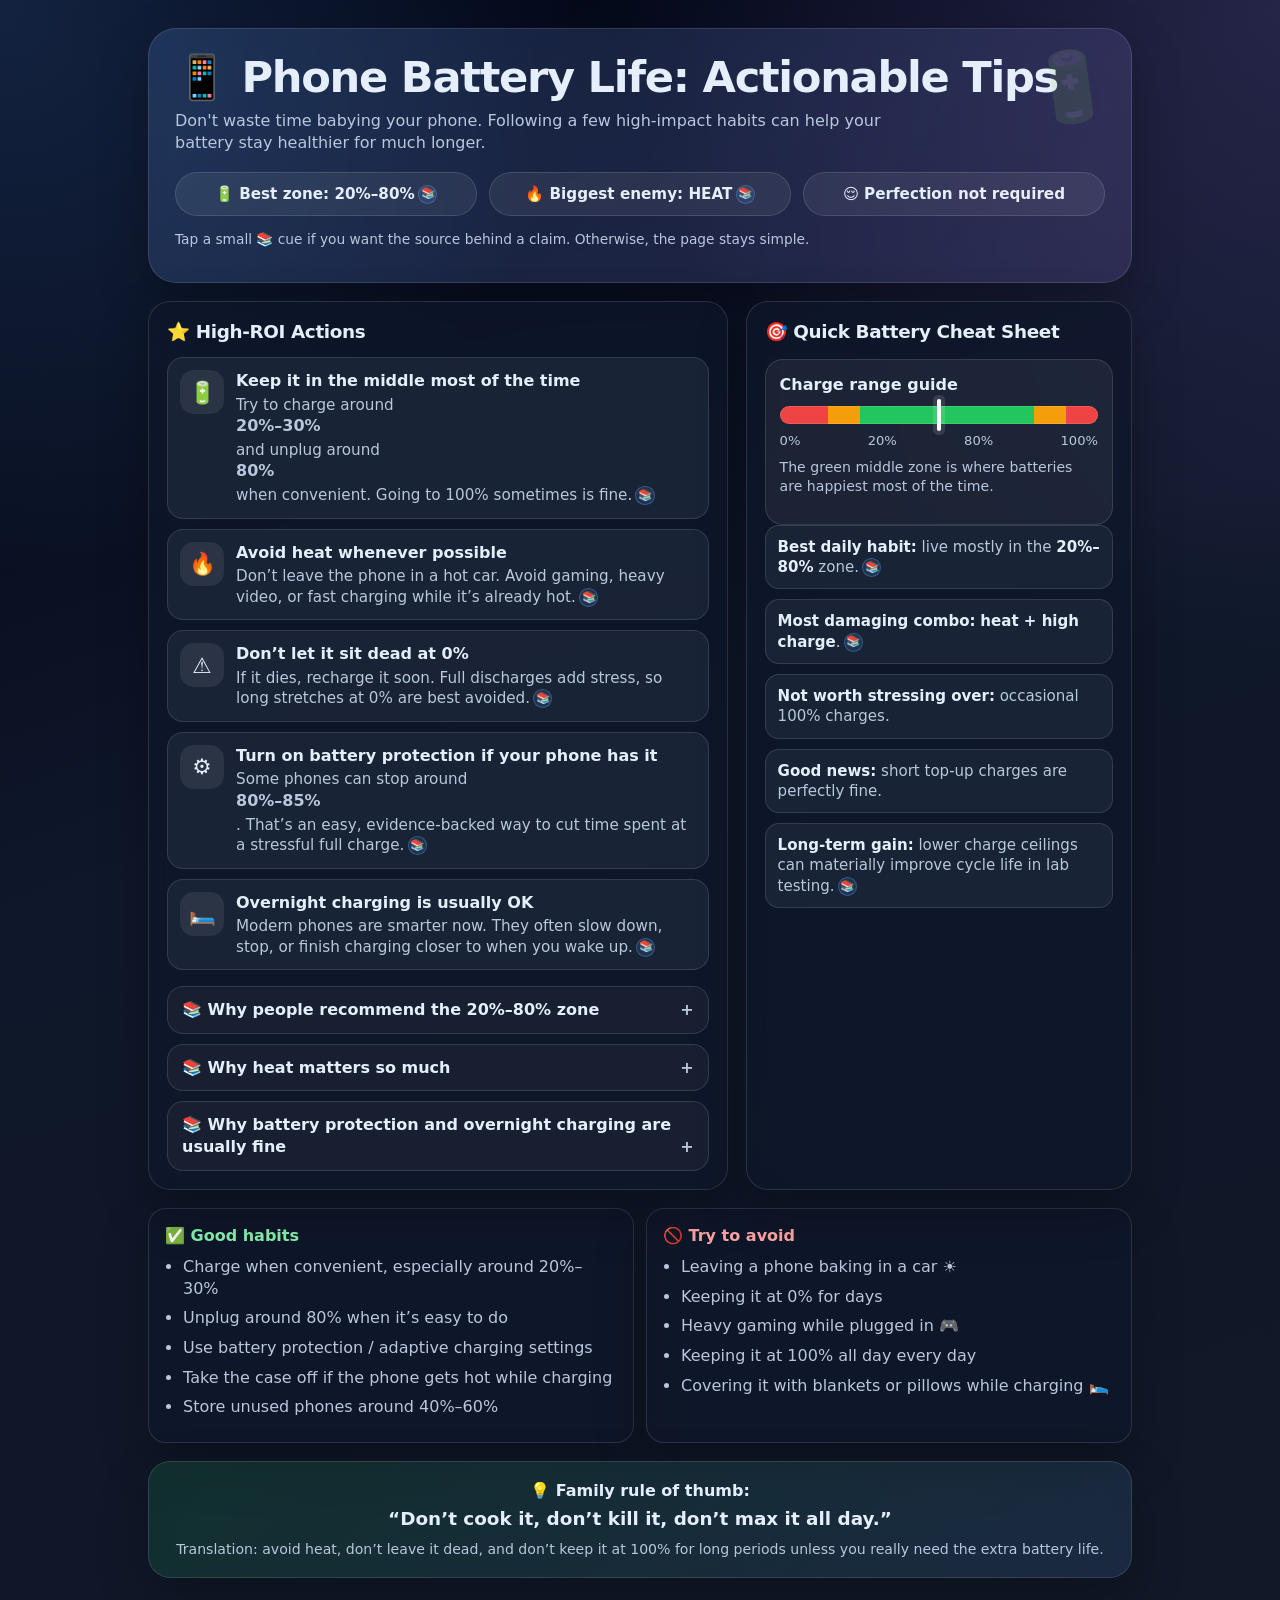
==== blog/phone-battery-life-guide.html @ 4ee78f07 "Add Phone Battery Life Guide HTML and specification document" ====
<!DOCTYPE html>
<html lang="en">
<head>
  <meta charset="UTF-8" />
  <meta name="viewport" content="width=device-width, initial-scale=1.0" />
  <title>Phone Battery Life Guide</title>
  <style>
    :root {
      --bg: #0f172a;
      --panel: rgba(15, 23, 42, 0.72);
      --panel-2: rgba(30, 41, 59, 0.75);
      --text: #e5eefb;
      --muted: #b9c7de;
      --good: #22c55e;
      --warn: #f59e0b;
      --bad: #ef4444;
      --accent: #60a5fa;
      --accent-2: #a78bfa;
      --border: rgba(255,255,255,0.12);
      --shadow: 0 20px 50px rgba(0,0,0,0.28);
      --radius: 22px;
    }

    * { box-sizing: border-box; }

    body {
      margin: 0;
      font-family: Inter, ui-sans-serif, system-ui, -apple-system, Segoe UI, Roboto, Helvetica, Arial, sans-serif;
      color: var(--text);
      background:
        radial-gradient(circle at top left, rgba(96,165,250,0.18), transparent 28%),
        radial-gradient(circle at top right, rgba(167,139,250,0.18), transparent 32%),
        linear-gradient(160deg, #020617 0%, #0f172a 45%, #111827 100%);
      min-height: 100vh;
      line-height: 1.35;
    }

    .wrap {
      max-width: 1040px;
      margin: 0 auto;
      padding: 28px;
    }

    .hero {
      background: linear-gradient(135deg, rgba(96,165,250,0.18), rgba(167,139,250,0.14));
      border: 1px solid var(--border);
      box-shadow: var(--shadow);
      border-radius: calc(var(--radius) + 6px);
      padding: 26px 26px 20px;
      position: relative;
      overflow: hidden;
      backdrop-filter: blur(10px);
    }

    .hero::after {
      content: "🔋";
      position: absolute;
      right: 18px;
      top: 12px;
      font-size: 68px;
      opacity: 0.12;
      transform: rotate(-8deg);
    }

    h1 {
      margin: 0 0 10px;
      font-size: clamp(1.7rem, 3.6vw, 2.7rem);
      line-height: 1.05;
      letter-spacing: -0.03em;
    }

    .subtitle {
      margin: 0;
      color: var(--muted);
      max-width: 760px;
      font-size: 1rem;
    }

    .headline-strip {
      display: grid;
      grid-template-columns: repeat(3, minmax(0, 1fr));
      gap: 12px;
      margin-top: 18px;
    }

    .pill {
      background: rgba(255,255,255,0.07);
      border: 1px solid var(--border);
      border-radius: 999px;
      padding: 11px 14px;
      font-weight: 700;
      text-align: center;
      font-size: 0.95rem;
    }

    .grid {
      display: grid;
      grid-template-columns: 1.2fr 0.8fr;
      gap: 18px;
      margin-top: 18px;
    }

    .card {
      background: var(--panel);
      border: 1px solid var(--border);
      border-radius: var(--radius);
      padding: 18px;
      box-shadow: var(--shadow);
      backdrop-filter: blur(10px);
    }

    .card h2 {
      margin: 0 0 12px;
      font-size: 1.15rem;
      letter-spacing: -0.02em;
    }

    .rules {
      display: grid;
      gap: 10px;
    }

    .rule {
      display: grid;
      grid-template-columns: 44px 1fr;
      gap: 12px;
      align-items: start;
      background: var(--panel-2);
      border: 1px solid var(--border);
      border-radius: 16px;
      padding: 12px;
    }

    .icon {
      width: 44px;
      height: 44px;
      display: grid;
      place-items: center;
      border-radius: 14px;
      background: rgba(255,255,255,0.08);
      font-size: 1.35rem;
    }

    .rule strong {
      display: block;
      margin-bottom: 3px;
      font-size: 1rem;
    }

    .rule p {
      margin: 0;
      color: var(--muted);
      font-size: 0.95rem;
    }

    .meter {
      margin-top: 14px;
      background: rgba(255,255,255,0.06);
      border: 1px solid var(--border);
      border-radius: 18px;
      padding: 14px;
    }

    .bar {
      height: 18px;
      border-radius: 999px;
      background: linear-gradient(90deg,
        var(--bad) 0% 15%,
        var(--warn) 15% 25%,
        var(--good) 25% 80%,
        var(--warn) 80% 90%,
        var(--bad) 90% 100%);
      position: relative;
      margin: 10px 0 8px;
      box-shadow: inset 0 0 0 1px rgba(255,255,255,0.12);
    }

    .marker {
      position: absolute;
      top: -7px;
      left: 50%;
      transform: translateX(-50%);
      width: 4px;
      height: 32px;
      border-radius: 999px;
      background: white;
      box-shadow: 0 0 0 4px rgba(255,255,255,0.12);
    }

    .labels {
      display: flex;
      justify-content: space-between;
      color: var(--muted);
      font-size: 0.82rem;
    }

    .mini-list {
      display: grid;
      gap: 10px;
      margin: 0;
      padding: 0;
      list-style: none;
    }

    .mini-list li {
      padding: 11px 12px;
      background: var(--panel-2);
      border: 1px solid var(--border);
      border-radius: 14px;
      color: var(--muted);
      font-size: 0.94rem;
    }

    .mini-list li strong { color: var(--text); }

    .do-dont {
      display: grid;
      grid-template-columns: 1fr 1fr;
      gap: 12px;
      margin-top: 18px;
    }

    .good, .avoid {
      border-radius: 18px;
      padding: 16px;
      border: 1px solid var(--border);
      background: var(--panel);
      box-shadow: var(--shadow);
    }

    .good h3, .avoid h3 {
      margin: 0 0 10px;
      font-size: 1rem;
    }

    .good h3 { color: #86efac; }
    .avoid h3 { color: #fca5a5; }

    .good ul, .avoid ul {
      margin: 0;
      padding-left: 18px;
      color: var(--muted);
    }

    .good li, .avoid li { margin: 8px 0; }

    .footer-card {
      margin-top: 18px;
      text-align: center;
      font-size: 1rem;
      font-weight: 700;
      background: linear-gradient(135deg, rgba(34,197,94,0.14), rgba(96,165,250,0.12));
    }

    .small {
      font-size: 0.88rem;
      color: var(--muted);
      font-weight: 500;
      margin-top: 8px;
    }

    .hero-note {
      margin-top: 14px;
      color: var(--muted);
      font-size: 0.86rem;
    }

    .evidence-cue {
      display: inline-flex;
      align-items: center;
      justify-content: center;
      width: 1.2rem;
      height: 1.2rem;
      margin-left: 0.2rem;
      border-radius: 999px;
      border: 1px solid rgba(96,165,250,0.35);
      background: rgba(96,165,250,0.12);
      color: #bfdbfe;
      text-decoration: none;
      font-size: 0.72rem;
      vertical-align: text-top;
    }

    .evidence-cue:hover {
      background: rgba(96,165,250,0.2);
      border-color: rgba(96,165,250,0.55);
    }

    .evidence-stack {
      display: grid;
      gap: 10px;
      margin-top: 16px;
    }

    .evidence {
      border: 1px solid var(--border);
      border-radius: 16px;
      background: rgba(255,255,255,0.04);
      overflow: hidden;
    }

    .evidence summary {
      cursor: pointer;
      list-style: none;
      padding: 12px 14px;
      font-weight: 700;
      color: var(--text);
    }

    .evidence summary::-webkit-details-marker {
      display: none;
    }

    .evidence summary::after {
      content: "+";
      float: right;
      color: var(--muted);
      font-size: 1rem;
    }

    .evidence[open] summary::after {
      content: "−";
    }

    .evidence-body {
      padding: 0 14px 14px;
      color: var(--muted);
      font-size: 0.92rem;
    }

    .evidence-body p {
      margin: 0 0 10px;
    }

    .source-list {
      margin: 0;
      padding-left: 18px;
    }

    .source-list li {
      margin: 8px 0;
    }

    .source-list a {
      color: #bfdbfe;
      text-decoration: none;
    }

    .source-list a:hover {
      text-decoration: underline;
    }

    .source-tag {
      display: inline-block;
      margin-left: 8px;
      padding: 2px 8px;
      border-radius: 999px;
      background: rgba(255,255,255,0.08);
      color: var(--muted);
      font-size: 0.75rem;
      vertical-align: middle;
    }

    @media (max-width: 860px) {
      .grid { grid-template-columns: 1fr; }
      .headline-strip, .do-dont { grid-template-columns: 1fr; }
      .wrap { padding: 16px; }
      .hero { padding: 20px 18px 16px; }
    }

    @media print {
      body { background: white; color: #111827; }
      .hero, .card, .good, .avoid { box-shadow: none; backdrop-filter: none; }
      .hero, .card, .good, .avoid, .footer-card { border-color: #d1d5db; background: white; }
      .subtitle, .rule p, .labels, .mini-list li, .good ul, .avoid ul, .small { color: #374151; }
    }
  </style>
</head>
<body>
  <main class="wrap">
    <section class="hero">
      <h1>📱 Phone Battery Life: Actionable Tips</h1>
      <p class="subtitle">Don't waste time babying your phone. Following a few high-impact habits can help your battery stay healthier for much longer.</p>
      <div class="headline-strip">
        <div class="pill">🔋 Best zone: <strong>20%–80%</strong><a class="evidence-cue" href="#evidence-charge" aria-label="See sources for charge range guidance">📚</a></div>
        <div class="pill">🔥 Biggest enemy: <strong>HEAT</strong><a class="evidence-cue" href="#evidence-heat" aria-label="See sources for heat guidance">📚</a></div>
        <div class="pill">😌 Perfection not required</div>
      </div>
      <p class="hero-note">Tap a small 📚 cue if you want the source behind a claim. Otherwise, the page stays simple.</p>
    </section>

    <section class="grid">
      <article class="card">
        <h2>⭐ High-ROI Actions</h2>
        <div class="rules">
          <div class="rule">
            <div class="icon">🔋</div>
            <div>
              <strong>Keep it in the middle most of the time</strong>
              <p>Try to charge around <strong>20%–30%</strong> and unplug around <strong>80%</strong> when convenient. Going to 100% sometimes is fine.<a class="evidence-cue" href="#evidence-charge" aria-label="See evidence for charging in the middle range">📚</a></p>
            </div>
          </div>

          <div class="rule">
            <div class="icon">🔥</div>
            <div>
              <strong>Avoid heat whenever possible</strong>
              <p>Don’t leave the phone in a hot car. Avoid gaming, heavy video, or fast charging while it’s already hot.<a class="evidence-cue" href="#evidence-heat" aria-label="See evidence about heat and battery aging">📚</a></p>
            </div>
          </div>

          <div class="rule">
            <div class="icon">⚠️</div>
            <div>
              <strong>Don’t let it sit dead at 0%</strong>
              <p>If it dies, recharge it soon. Full discharges add stress, so long stretches at 0% are best avoided.<a class="evidence-cue" href="#evidence-charge" aria-label="See evidence about avoiding deep discharge">📚</a></p>
            </div>
          </div>

          <div class="rule">
            <div class="icon">⚙️</div>
            <div>
              <strong>Turn on battery protection if your phone has it</strong>
              <p>Some phones can stop around <strong>80%–85%</strong>. That’s an easy, evidence-backed way to cut time spent at a stressful full charge.<a class="evidence-cue" href="#evidence-smart" aria-label="See evidence for battery protection features">📚</a></p>
            </div>
          </div>

          <div class="rule">
            <div class="icon">🛏️</div>
            <div>
              <strong>Overnight charging is usually OK</strong>
              <p>Modern phones are smarter now. They often slow down, stop, or finish charging closer to when you wake up.<a class="evidence-cue" href="#evidence-smart" aria-label="See evidence for modern charging features">📚</a></p>
            </div>
          </div>
        </div>

        <div class="evidence-stack">
          <details class="evidence" id="evidence-charge">
            <summary>📚 Why people recommend the 20%–80% zone</summary>
            <div class="evidence-body">
              <p>The exact perfect range depends on the battery, but the overall pattern is consistent: partial charging and shallower discharge reduce stress compared with spending long periods at 100% or repeatedly running all the way down.</p>
              <ul class="source-list">
                <li><a href="https://batteryuniversity.com/article/bu-808-how-to-prolong-lithium-based-batteries" target="_blank" rel="noopener noreferrer">Battery University: partial discharge reduces stress, and lower peak charge voltage can extend cycle life</a><span class="source-tag">Research summary</span></li>
                <li><a href="https://support.apple.com/en-us/118418" target="_blank" rel="noopener noreferrer">Apple: 80% charge limit can help prolong battery lifespan, and less time fully charged reduces wear</a><span class="source-tag">Manufacturer</span></li>
              </ul>
            </div>
          </details>

          <details class="evidence" id="evidence-heat">
            <summary>📚 Why heat matters so much</summary>
            <div class="evidence-body">
              <p>Heat and high state of charge are the roughest combination for lithium-ion batteries. That is why hot cars, heavy gaming while plugged in, and charging in already-hot conditions are worth avoiding.</p>
              <ul class="source-list">
                <li><a href="https://batteryuniversity.com/article/bu-808-how-to-prolong-lithium-based-batteries" target="_blank" rel="noopener noreferrer">Battery University: elevated temperature and high charge voltage accelerate capacity loss</a><span class="source-tag">Research summary</span></li>
                <li><a href="https://support.apple.com/en-us/118418" target="_blank" rel="noopener noreferrer">Apple: charging or using devices above 95°F / 35°C can permanently reduce battery lifespan</a><span class="source-tag">Manufacturer</span></li>
              </ul>
            </div>
          </details>

          <details class="evidence" id="evidence-smart">
            <summary>📚 Why battery protection and overnight charging are usually fine</summary>
            <div class="evidence-body">
              <p>Modern phones actively manage charging near full. Some slow down near 80%, some stop at an 80% limit, and some finish later so the battery spends less time sitting fully charged.</p>
              <ul class="source-list">
                <li><a href="https://support.apple.com/en-us/118418" target="_blank" rel="noopener noreferrer">Apple: overnight charging is safe, charging slows near full, and 80% Limit is offered to reduce wear</a><span class="source-tag">Manufacturer</span></li>
                <li><a href="https://www.apple.com/batteries/why-lithium-ion/" target="_blank" rel="noopener noreferrer">Apple: fast charge to 80%, then slower charging for longevity</a><span class="source-tag">Manufacturer</span></li>
                <li><a href="https://support.google.com/pixelphone/answer/10011133?hl=en" target="_blank" rel="noopener noreferrer">Google Pixel Help: current Pixel devices expose adaptive battery and charging management tools</a><span class="source-tag">Manufacturer</span></li>
              </ul>
            </div>
          </details>
        </div>
      </article>

      <aside class="card">
        <h2>🎯 Quick Battery Cheat Sheet</h2>
        <div class="meter">
          <strong>Charge range guide</strong>
          <div class="bar"><div class="marker" title="Sweet spot"></div></div>
          <div class="labels">
            <span>0%</span><span>20%</span><span>80%</span><span>100%</span>
          </div>
          <p class="small">The green middle zone is where batteries are happiest most of the time.</p>
        </div>

        <ul class="mini-list">
          <li><strong>Best daily habit:</strong> live mostly in the <strong>20%–80%</strong> zone.<a class="evidence-cue" href="#evidence-charge" aria-label="See evidence for the 20 to 80 percent guideline">📚</a></li>
          <li><strong>Most damaging combo:</strong> <strong>heat + high charge</strong>.<a class="evidence-cue" href="#evidence-heat" aria-label="See evidence for heat and high charge damage">📚</a></li>
          <li><strong>Not worth stressing over:</strong> occasional 100% charges.</li>
          <li><strong>Good news:</strong> short top-up charges are perfectly fine.</li>
          <li><strong>Long-term gain:</strong> lower charge ceilings can materially improve cycle life in lab testing.<a class="evidence-cue" href="#evidence-charge" aria-label="See evidence for better cycle life with lower charge ceilings">📚</a></li>
        </ul>
      </aside>
    </section>

    <section class="do-dont">
      <div class="good">
        <h3>✅ Good habits</h3>
        <ul>
          <li>Charge when convenient, especially around 20%–30%</li>
          <li>Unplug around 80% when it’s easy to do</li>
          <li>Use battery protection / adaptive charging settings</li>
          <li>Take the case off if the phone gets hot while charging</li>
          <li>Store unused phones around 40%–60%</li>
        </ul>
      </div>

      <div class="avoid">
        <h3>🚫 Try to avoid</h3>
        <ul>
          <li>Leaving a phone baking in a car ☀️</li>
          <li>Keeping it at 0% for days</li>
          <li>Heavy gaming while plugged in 🎮</li>
          <li>Keeping it at 100% all day every day</li>
          <li>Covering it with blankets or pillows while charging 🛌</li>
        </ul>
      </div>
    </section>

    <section class="card footer-card">
      <div>💡 Family rule of thumb:</div>
      <div style="font-size:1.15rem; margin-top: 6px;">“Don’t cook it, don’t kill it, don’t max it all day.”</div>
      <div class="small">Translation: avoid heat, don’t leave it dead, and don’t keep it at 100% for long periods unless you really need the extra battery life.</div>
    </section>
  </main>
</body>
</html>
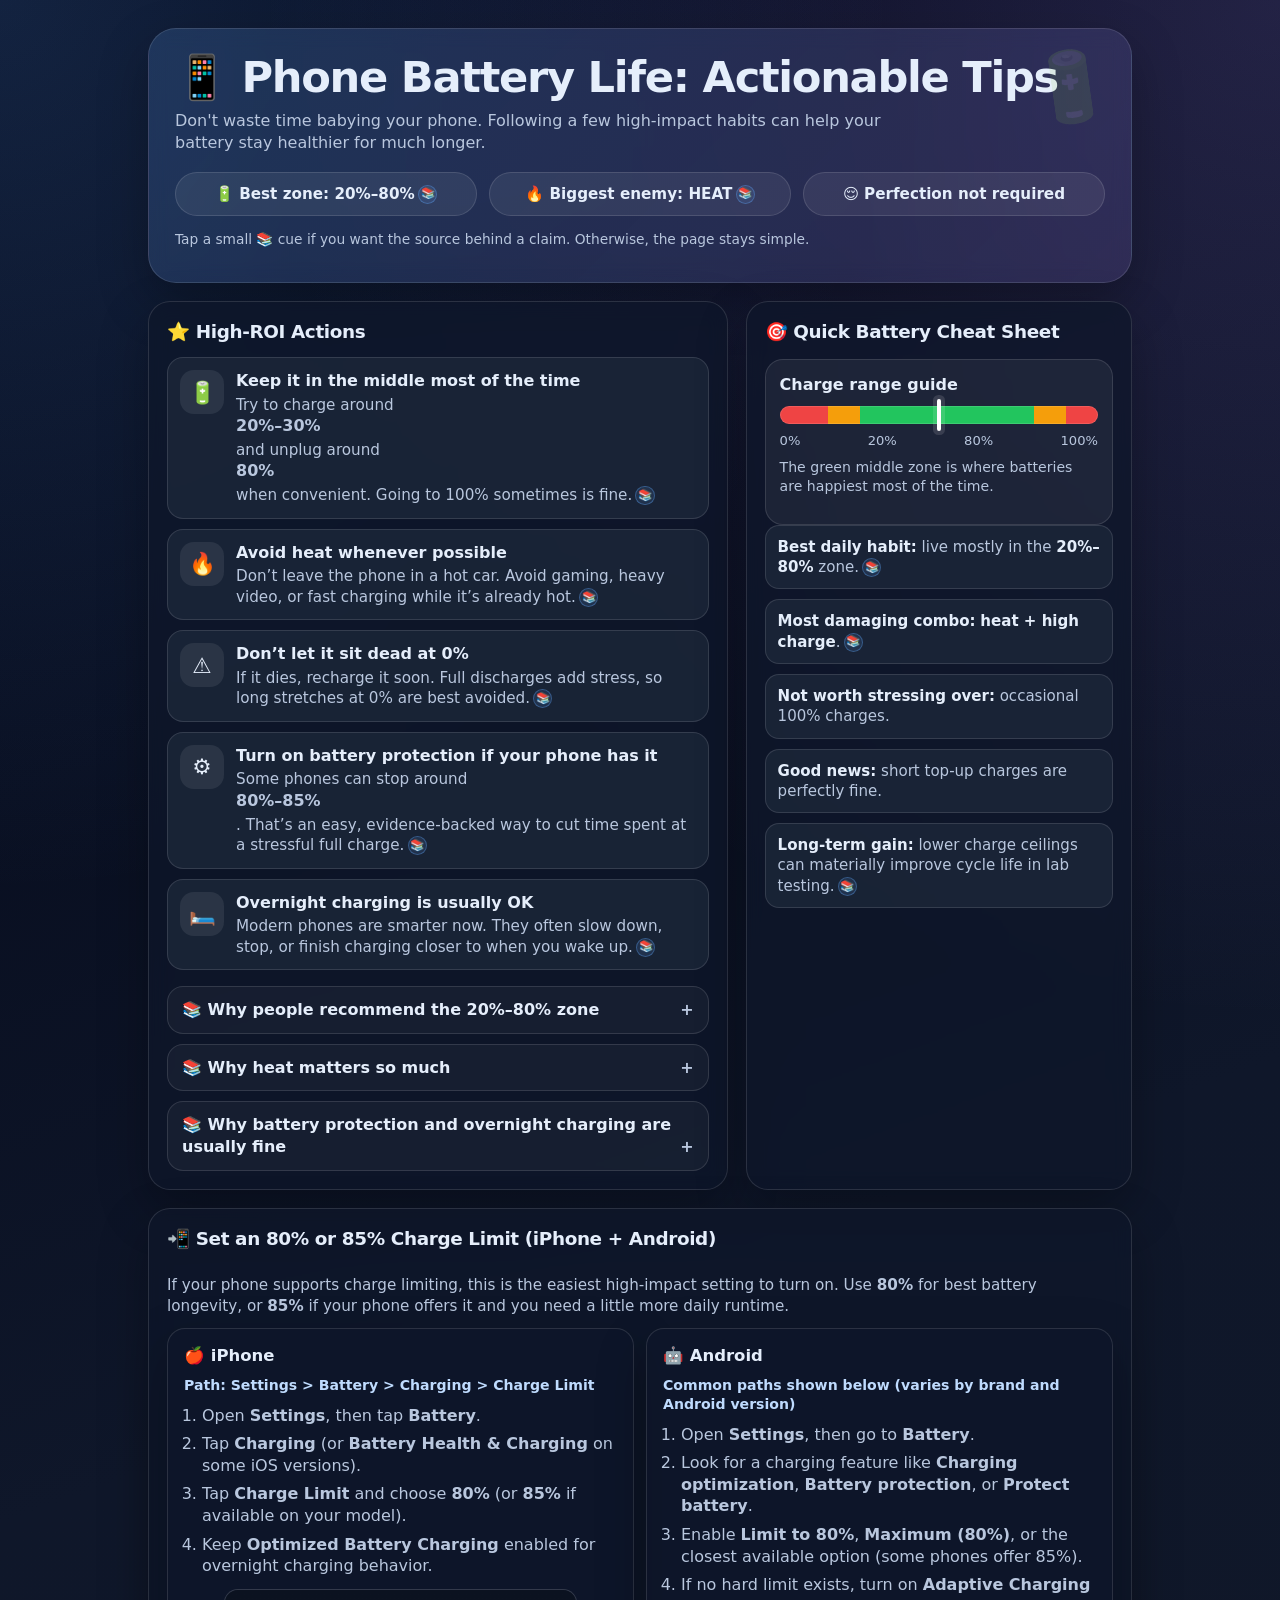
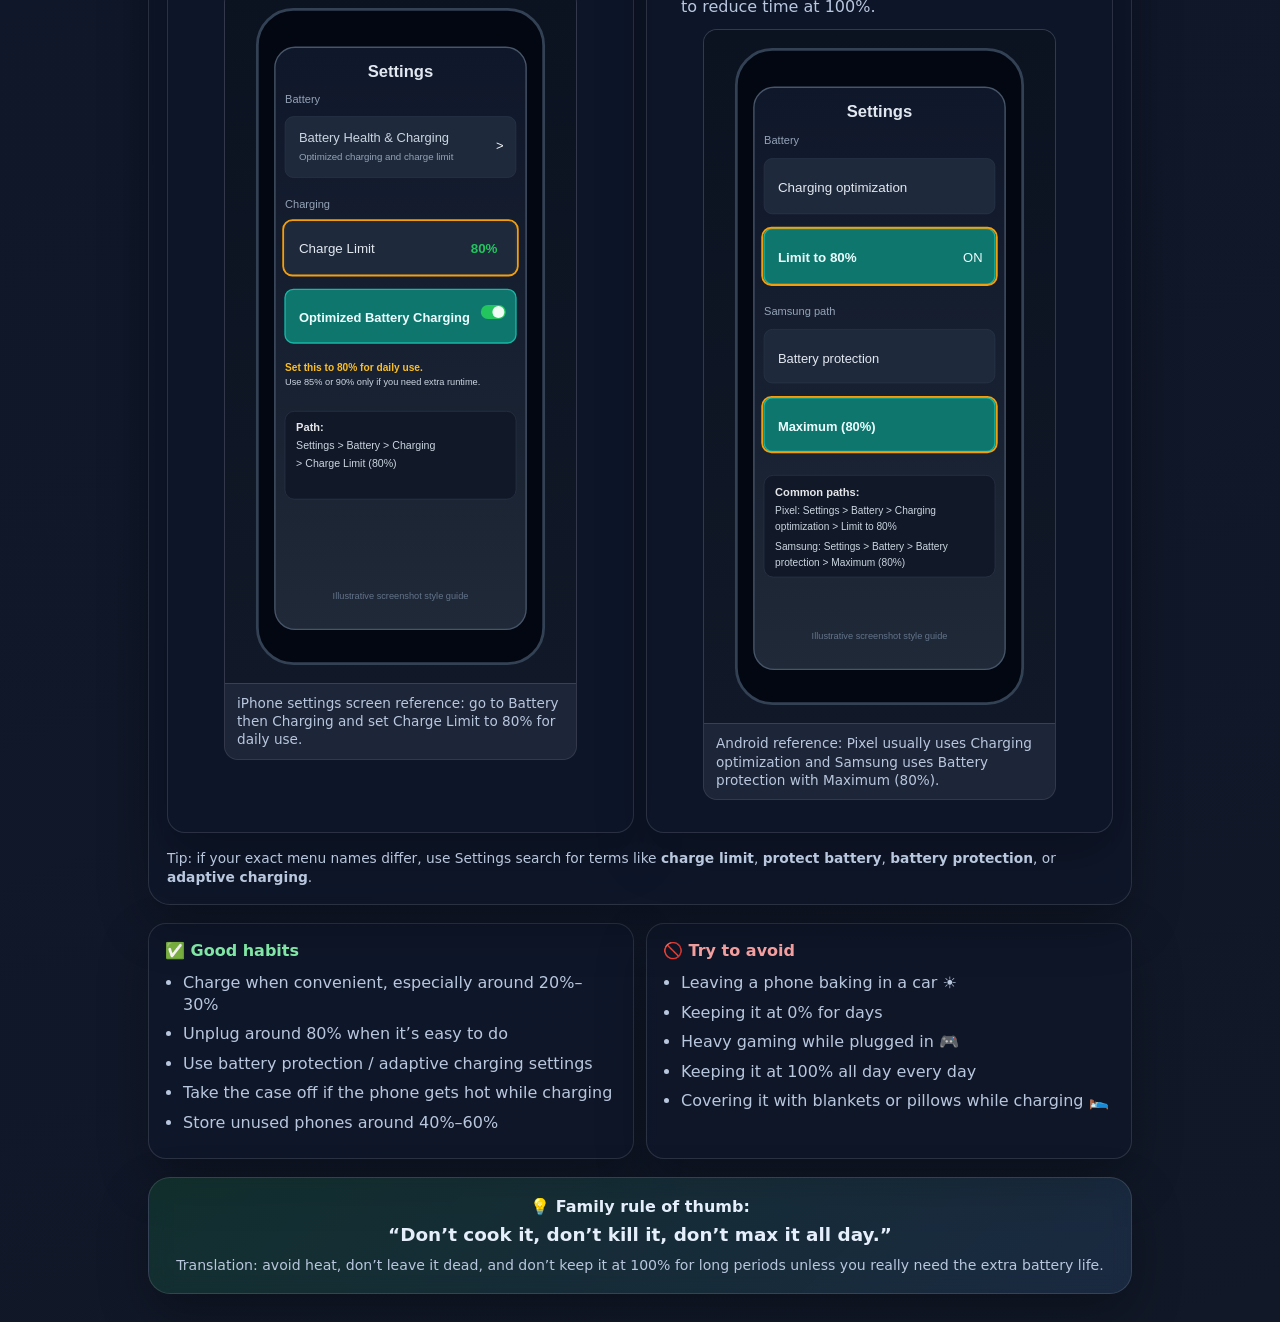
==== commit 3085f195: "Add iPhone and Android charge limit settings guides with screenshots" ====
--- a/blog/phone-battery-life-guide.html
+++ b/blog/phone-battery-life-guide.html
@@ -220,6 +220,82 @@
       margin-top: 18px;
     }
 
+    .setup {
+      margin-top: 18px;
+      display: grid;
+      gap: 12px;
+    }
+
+    .setup-intro {
+      margin: 0;
+      color: var(--muted);
+      font-size: 0.95rem;
+    }
+
+    .phone-guides {
+      display: grid;
+      grid-template-columns: 1fr 1fr;
+      gap: 12px;
+    }
+
+    .phone-guide {
+      border-radius: 18px;
+      padding: 16px;
+      border: 1px solid var(--border);
+      background: var(--panel);
+      box-shadow: var(--shadow);
+    }
+
+    .phone-guide h3 {
+      margin: 0 0 8px;
+      font-size: 1.03rem;
+    }
+
+    .guide-path {
+      margin: 0 0 10px;
+      color: #bfdbfe;
+      font-size: 0.88rem;
+      font-weight: 700;
+    }
+
+    .guide-list {
+      margin: 0;
+      padding-left: 18px;
+      color: var(--muted);
+    }
+
+    .guide-list li {
+      margin: 7px 0;
+    }
+
+    .screenshot {
+      margin-top: 12px;
+      border: 1px solid var(--border);
+      border-radius: 14px;
+      overflow: hidden;
+      background: rgba(255,255,255,0.04);
+    }
+
+    .screenshot img {
+      display: block;
+      width: 100%;
+      height: auto;
+    }
+
+    .screenshot figcaption {
+      padding: 10px 12px;
+      font-size: 0.85rem;
+      color: var(--muted);
+      border-top: 1px solid var(--border);
+      background: rgba(255,255,255,0.03);
+    }
+
+    .tip-note {
+      margin: 4px 0 0;
+      font-size: 0.86rem;
+      color: var(--muted);
+    }
+
     .good, .avoid {
       border-radius: 18px;
       padding: 16px;
@@ -363,7 +439,7 @@
 
     @media (max-width: 860px) {
       .grid { grid-template-columns: 1fr; }
-      .headline-strip, .do-dont { grid-template-columns: 1fr; }
+      .headline-strip, .do-dont, .phone-guides { grid-template-columns: 1fr; }
       .wrap { padding: 16px; }
       .hero { padding: 20px 18px 16px; }
     }
@@ -492,6 +568,45 @@
       </aside>
     </section>
 
+    <section class="setup card">
+      <h2>📲 Set an 80% or 85% Charge Limit (iPhone + Android)</h2>
+      <p class="setup-intro">If your phone supports charge limiting, this is the easiest high-impact setting to turn on. Use <strong>80%</strong> for best battery longevity, or <strong>85%</strong> if your phone offers it and you need a little more daily runtime.</p>
+
+      <div class="phone-guides">
+        <article class="phone-guide">
+          <h3>🍎 iPhone</h3>
+          <p class="guide-path">Path: Settings > Battery > Charging > Charge Limit</p>
+          <ol class="guide-list">
+            <li>Open <strong>Settings</strong>, then tap <strong>Battery</strong>.</li>
+            <li>Tap <strong>Charging</strong> (or <strong>Battery Health &amp; Charging</strong> on some iOS versions).</li>
+            <li>Tap <strong>Charge Limit</strong> and choose <strong>80%</strong> (or <strong>85%</strong> if available on your model).</li>
+            <li>Keep <strong>Optimized Battery Charging</strong> enabled for overnight charging behavior.</li>
+          </ol>
+          <figure class="screenshot">
+            <img src="images/iphone-charge-limit-settings.svg" alt="iPhone settings screenshot style showing Battery, Charging, and Charge Limit set to 80 percent" loading="lazy" />
+            <figcaption>iPhone settings screen reference: go to Battery then Charging and set Charge Limit to 80% for daily use.</figcaption>
+          </figure>
+        </article>
+
+        <article class="phone-guide">
+          <h3>🤖 Android</h3>
+          <p class="guide-path">Common paths shown below (varies by brand and Android version)</p>
+          <ol class="guide-list">
+            <li>Open <strong>Settings</strong>, then go to <strong>Battery</strong>.</li>
+            <li>Look for a charging feature like <strong>Charging optimization</strong>, <strong>Battery protection</strong>, or <strong>Protect battery</strong>.</li>
+            <li>Enable <strong>Limit to 80%</strong>, <strong>Maximum (80%)</strong>, or the closest available option (some phones offer 85%).</li>
+            <li>If no hard limit exists, turn on <strong>Adaptive Charging</strong> to reduce time at 100%.</li>
+          </ol>
+          <figure class="screenshot">
+            <img src="images/android-charge-limit-settings.svg" alt="Android settings screenshot style showing charging optimization and battery protection with 80 percent limit" loading="lazy" />
+            <figcaption>Android reference: Pixel usually uses Charging optimization and Samsung uses Battery protection with Maximum (80%).</figcaption>
+          </figure>
+        </article>
+      </div>
+
+      <p class="tip-note">Tip: if your exact menu names differ, use Settings search for terms like <strong>charge limit</strong>, <strong>protect battery</strong>, <strong>battery protection</strong>, or <strong>adaptive charging</strong>.</p>
+    </section>
+
     <section class="do-dont">
       <div class="good">
         <h3>✅ Good habits</h3>
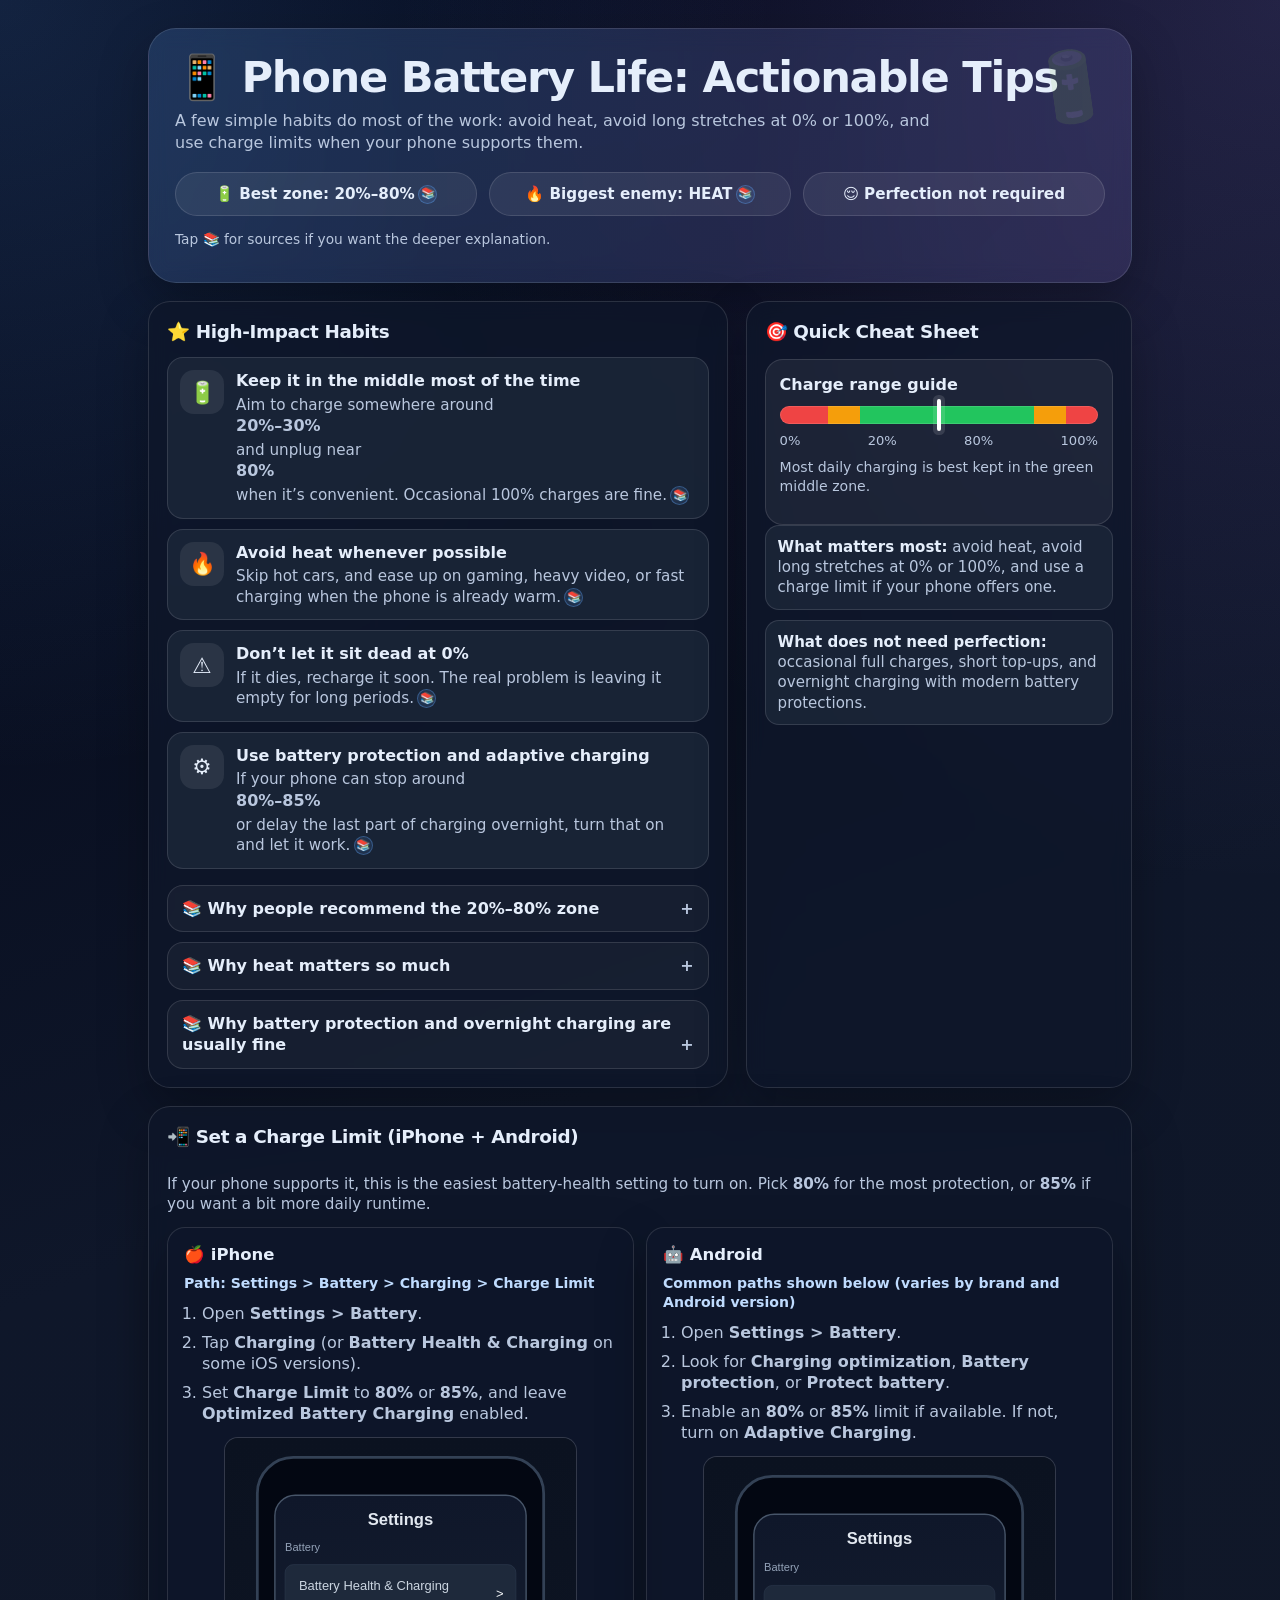
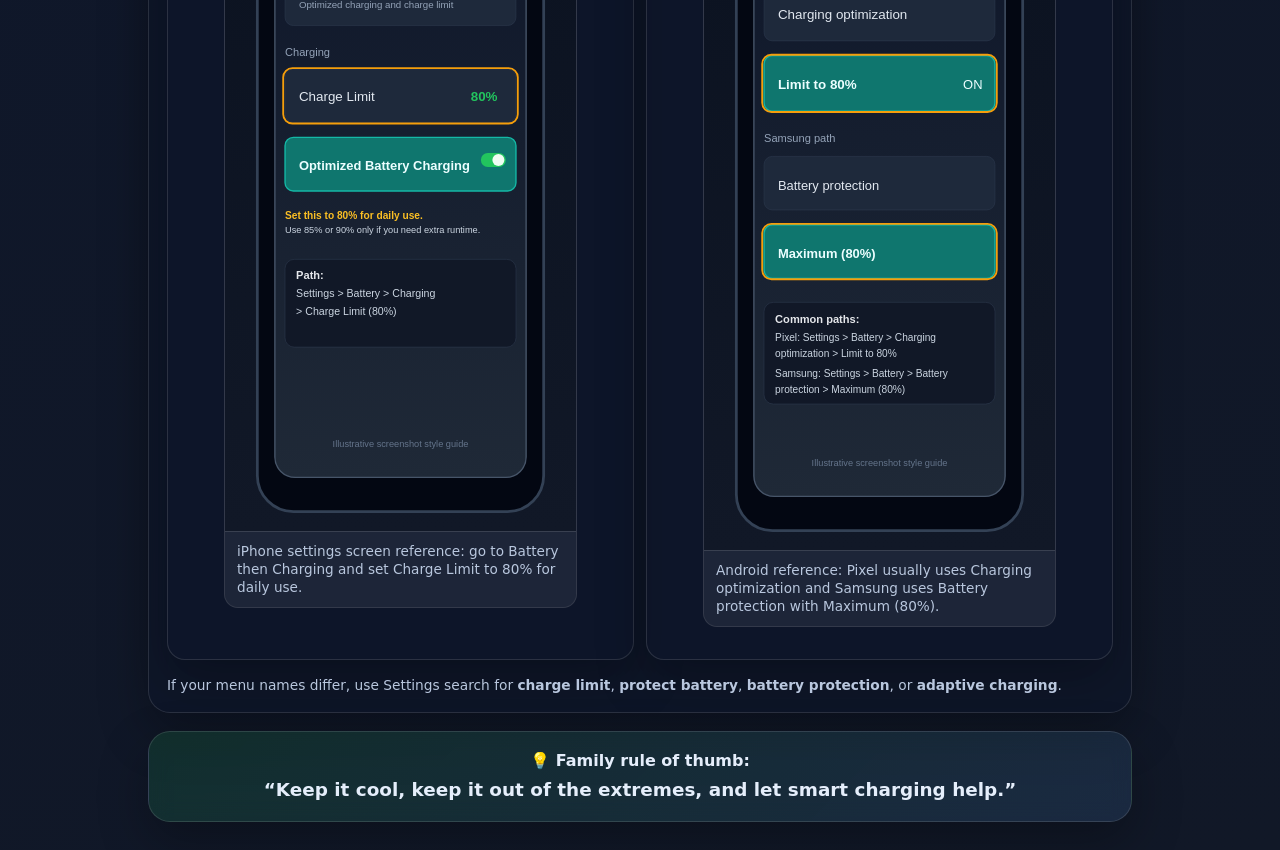
==== commit 9f8eb951: "Revise Phone Battery Life Guide for clarity and impact, update tips on charging habits and battery p" ====
--- a/blog/phone-battery-life-guide.html
+++ b/blog/phone-battery-life-guide.html
@@ -456,24 +456,24 @@
   <main class="wrap">
     <section class="hero">
       <h1>📱 Phone Battery Life: Actionable Tips</h1>
-      <p class="subtitle">Don't waste time babying your phone. Following a few high-impact habits can help your battery stay healthier for much longer.</p>
+      <p class="subtitle">A few simple habits do most of the work: avoid heat, avoid long stretches at 0% or 100%, and use charge limits when your phone supports them.</p>
       <div class="headline-strip">
         <div class="pill">🔋 Best zone: <strong>20%–80%</strong><a class="evidence-cue" href="#evidence-charge" aria-label="See sources for charge range guidance">📚</a></div>
         <div class="pill">🔥 Biggest enemy: <strong>HEAT</strong><a class="evidence-cue" href="#evidence-heat" aria-label="See sources for heat guidance">📚</a></div>
         <div class="pill">😌 Perfection not required</div>
       </div>
-      <p class="hero-note">Tap a small 📚 cue if you want the source behind a claim. Otherwise, the page stays simple.</p>
+      <p class="hero-note">Tap 📚 for sources if you want the deeper explanation.</p>
     </section>
 
     <section class="grid">
       <article class="card">
-        <h2>⭐ High-ROI Actions</h2>
+        <h2>⭐ High-Impact Habits</h2>
         <div class="rules">
           <div class="rule">
             <div class="icon">🔋</div>
             <div>
               <strong>Keep it in the middle most of the time</strong>
-              <p>Try to charge around <strong>20%–30%</strong> and unplug around <strong>80%</strong> when convenient. Going to 100% sometimes is fine.<a class="evidence-cue" href="#evidence-charge" aria-label="See evidence for charging in the middle range">📚</a></p>
+              <p>Aim to charge somewhere around <strong>20%–30%</strong> and unplug near <strong>80%</strong> when it’s convenient. Occasional 100% charges are fine.<a class="evidence-cue" href="#evidence-charge" aria-label="See evidence for charging in the middle range">📚</a></p>
             </div>
           </div>
 
@@ -481,7 +481,7 @@
             <div class="icon">🔥</div>
             <div>
               <strong>Avoid heat whenever possible</strong>
-              <p>Don’t leave the phone in a hot car. Avoid gaming, heavy video, or fast charging while it’s already hot.<a class="evidence-cue" href="#evidence-heat" aria-label="See evidence about heat and battery aging">📚</a></p>
+              <p>Skip hot cars, and ease up on gaming, heavy video, or fast charging when the phone is already warm.<a class="evidence-cue" href="#evidence-heat" aria-label="See evidence about heat and battery aging">📚</a></p>
             </div>
           </div>
 
@@ -489,23 +489,15 @@
             <div class="icon">⚠️</div>
             <div>
               <strong>Don’t let it sit dead at 0%</strong>
-              <p>If it dies, recharge it soon. Full discharges add stress, so long stretches at 0% are best avoided.<a class="evidence-cue" href="#evidence-charge" aria-label="See evidence about avoiding deep discharge">📚</a></p>
+              <p>If it dies, recharge it soon. The real problem is leaving it empty for long periods.<a class="evidence-cue" href="#evidence-charge" aria-label="See evidence about avoiding deep discharge">📚</a></p>
             </div>
           </div>
 
           <div class="rule">
             <div class="icon">⚙️</div>
             <div>
-              <strong>Turn on battery protection if your phone has it</strong>
-              <p>Some phones can stop around <strong>80%–85%</strong>. That’s an easy, evidence-backed way to cut time spent at a stressful full charge.<a class="evidence-cue" href="#evidence-smart" aria-label="See evidence for battery protection features">📚</a></p>
-            </div>
-          </div>
-
-          <div class="rule">
-            <div class="icon">🛏️</div>
-            <div>
-              <strong>Overnight charging is usually OK</strong>
-              <p>Modern phones are smarter now. They often slow down, stop, or finish charging closer to when you wake up.<a class="evidence-cue" href="#evidence-smart" aria-label="See evidence for modern charging features">📚</a></p>
+              <strong>Use battery protection and adaptive charging</strong>
+              <p>If your phone can stop around <strong>80%–85%</strong> or delay the last part of charging overnight, turn that on and let it work.<a class="evidence-cue" href="#evidence-smart" aria-label="See evidence for battery protection features">📚</a></p>
             </div>
           </div>
         </div>
@@ -514,7 +506,7 @@
           <details class="evidence" id="evidence-charge">
             <summary>📚 Why people recommend the 20%–80% zone</summary>
             <div class="evidence-body">
-              <p>The exact perfect range depends on the battery, but the overall pattern is consistent: partial charging and shallower discharge reduce stress compared with spending long periods at 100% or repeatedly running all the way down.</p>
+              <p>There is no magic number, but the pattern is consistent: partial charging is gentler than sitting full for long periods or repeatedly running all the way down.</p>
               <ul class="source-list">
                 <li><a href="https://batteryuniversity.com/article/bu-808-how-to-prolong-lithium-based-batteries" target="_blank" rel="noopener noreferrer">Battery University: partial discharge reduces stress, and lower peak charge voltage can extend cycle life</a><span class="source-tag">Research summary</span></li>
                 <li><a href="https://support.apple.com/en-us/118418" target="_blank" rel="noopener noreferrer">Apple: 80% charge limit can help prolong battery lifespan, and less time fully charged reduces wear</a><span class="source-tag">Manufacturer</span></li>
@@ -525,7 +517,7 @@
           <details class="evidence" id="evidence-heat">
             <summary>📚 Why heat matters so much</summary>
             <div class="evidence-body">
-              <p>Heat and high state of charge are the roughest combination for lithium-ion batteries. That is why hot cars, heavy gaming while plugged in, and charging in already-hot conditions are worth avoiding.</p>
+              <p>Heat plus high charge is the roughest combination for lithium-ion batteries, so hot cars and heavy use while plugged in are worth avoiding.</p>
               <ul class="source-list">
                 <li><a href="https://batteryuniversity.com/article/bu-808-how-to-prolong-lithium-based-batteries" target="_blank" rel="noopener noreferrer">Battery University: elevated temperature and high charge voltage accelerate capacity loss</a><span class="source-tag">Research summary</span></li>
                 <li><a href="https://support.apple.com/en-us/118418" target="_blank" rel="noopener noreferrer">Apple: charging or using devices above 95°F / 35°C can permanently reduce battery lifespan</a><span class="source-tag">Manufacturer</span></li>
@@ -536,7 +528,7 @@
           <details class="evidence" id="evidence-smart">
             <summary>📚 Why battery protection and overnight charging are usually fine</summary>
             <div class="evidence-body">
-              <p>Modern phones actively manage charging near full. Some slow down near 80%, some stop at an 80% limit, and some finish later so the battery spends less time sitting fully charged.</p>
+              <p>Modern phones manage charging near full by slowing down, stopping at a limit, or finishing later so the battery spends less time sitting at 100%.</p>
               <ul class="source-list">
                 <li><a href="https://support.apple.com/en-us/118418" target="_blank" rel="noopener noreferrer">Apple: overnight charging is safe, charging slows near full, and 80% Limit is offered to reduce wear</a><span class="source-tag">Manufacturer</span></li>
                 <li><a href="https://www.apple.com/batteries/why-lithium-ion/" target="_blank" rel="noopener noreferrer">Apple: fast charge to 80%, then slower charging for longevity</a><span class="source-tag">Manufacturer</span></li>
@@ -548,39 +540,35 @@
       </article>
 
       <aside class="card">
-        <h2>🎯 Quick Battery Cheat Sheet</h2>
+        <h2>🎯 Quick Cheat Sheet</h2>
         <div class="meter">
           <strong>Charge range guide</strong>
           <div class="bar"><div class="marker" title="Sweet spot"></div></div>
           <div class="labels">
             <span>0%</span><span>20%</span><span>80%</span><span>100%</span>
           </div>
-          <p class="small">The green middle zone is where batteries are happiest most of the time.</p>
+          <p class="small">Most daily charging is best kept in the green middle zone.</p>
         </div>
 
         <ul class="mini-list">
-          <li><strong>Best daily habit:</strong> live mostly in the <strong>20%–80%</strong> zone.<a class="evidence-cue" href="#evidence-charge" aria-label="See evidence for the 20 to 80 percent guideline">📚</a></li>
-          <li><strong>Most damaging combo:</strong> <strong>heat + high charge</strong>.<a class="evidence-cue" href="#evidence-heat" aria-label="See evidence for heat and high charge damage">📚</a></li>
-          <li><strong>Not worth stressing over:</strong> occasional 100% charges.</li>
-          <li><strong>Good news:</strong> short top-up charges are perfectly fine.</li>
-          <li><strong>Long-term gain:</strong> lower charge ceilings can materially improve cycle life in lab testing.<a class="evidence-cue" href="#evidence-charge" aria-label="See evidence for better cycle life with lower charge ceilings">📚</a></li>
+          <li><strong>What matters most:</strong> avoid heat, avoid long stretches at 0% or 100%, and use a charge limit if your phone offers one.</li>
+          <li><strong>What does not need perfection:</strong> occasional full charges, short top-ups, and overnight charging with modern battery protections.</li>
         </ul>
       </aside>
     </section>
 
     <section class="setup card">
-      <h2>📲 Set an 80% or 85% Charge Limit (iPhone + Android)</h2>
-      <p class="setup-intro">If your phone supports charge limiting, this is the easiest high-impact setting to turn on. Use <strong>80%</strong> for best battery longevity, or <strong>85%</strong> if your phone offers it and you need a little more daily runtime.</p>
+      <h2>📲 Set a Charge Limit (iPhone + Android)</h2>
+      <p class="setup-intro">If your phone supports it, this is the easiest battery-health setting to turn on. Pick <strong>80%</strong> for the most protection, or <strong>85%</strong> if you want a bit more daily runtime.</p>
 
       <div class="phone-guides">
         <article class="phone-guide">
           <h3>🍎 iPhone</h3>
           <p class="guide-path">Path: Settings > Battery > Charging > Charge Limit</p>
           <ol class="guide-list">
-            <li>Open <strong>Settings</strong>, then tap <strong>Battery</strong>.</li>
+            <li>Open <strong>Settings &gt; Battery</strong>.</li>
             <li>Tap <strong>Charging</strong> (or <strong>Battery Health &amp; Charging</strong> on some iOS versions).</li>
-            <li>Tap <strong>Charge Limit</strong> and choose <strong>80%</strong> (or <strong>85%</strong> if available on your model).</li>
-            <li>Keep <strong>Optimized Battery Charging</strong> enabled for overnight charging behavior.</li>
+            <li>Set <strong>Charge Limit</strong> to <strong>80%</strong> or <strong>85%</strong>, and leave <strong>Optimized Battery Charging</strong> enabled.</li>
           </ol>
           <figure class="screenshot">
             <img src="images/iphone-charge-limit-settings.svg" alt="iPhone settings screenshot style showing Battery, Charging, and Charge Limit set to 80 percent" loading="lazy" />
@@ -592,10 +580,9 @@
           <h3>🤖 Android</h3>
           <p class="guide-path">Common paths shown below (varies by brand and Android version)</p>
           <ol class="guide-list">
-            <li>Open <strong>Settings</strong>, then go to <strong>Battery</strong>.</li>
-            <li>Look for a charging feature like <strong>Charging optimization</strong>, <strong>Battery protection</strong>, or <strong>Protect battery</strong>.</li>
-            <li>Enable <strong>Limit to 80%</strong>, <strong>Maximum (80%)</strong>, or the closest available option (some phones offer 85%).</li>
-            <li>If no hard limit exists, turn on <strong>Adaptive Charging</strong> to reduce time at 100%.</li>
+            <li>Open <strong>Settings &gt; Battery</strong>.</li>
+            <li>Look for <strong>Charging optimization</strong>, <strong>Battery protection</strong>, or <strong>Protect battery</strong>.</li>
+            <li>Enable an <strong>80%</strong> or <strong>85%</strong> limit if available. If not, turn on <strong>Adaptive Charging</strong>.</li>
           </ol>
           <figure class="screenshot">
             <img src="images/android-charge-limit-settings.svg" alt="Android settings screenshot style showing charging optimization and battery protection with 80 percent limit" loading="lazy" />
@@ -604,37 +591,12 @@
         </article>
       </div>
 
-      <p class="tip-note">Tip: if your exact menu names differ, use Settings search for terms like <strong>charge limit</strong>, <strong>protect battery</strong>, <strong>battery protection</strong>, or <strong>adaptive charging</strong>.</p>
-    </section>
-
-    <section class="do-dont">
-      <div class="good">
-        <h3>✅ Good habits</h3>
-        <ul>
-          <li>Charge when convenient, especially around 20%–30%</li>
-          <li>Unplug around 80% when it’s easy to do</li>
-          <li>Use battery protection / adaptive charging settings</li>
-          <li>Take the case off if the phone gets hot while charging</li>
-          <li>Store unused phones around 40%–60%</li>
-        </ul>
-      </div>
-
-      <div class="avoid">
-        <h3>🚫 Try to avoid</h3>
-        <ul>
-          <li>Leaving a phone baking in a car ☀️</li>
-          <li>Keeping it at 0% for days</li>
-          <li>Heavy gaming while plugged in 🎮</li>
-          <li>Keeping it at 100% all day every day</li>
-          <li>Covering it with blankets or pillows while charging 🛌</li>
-        </ul>
-      </div>
+      <p class="tip-note">If your menu names differ, use Settings search for <strong>charge limit</strong>, <strong>protect battery</strong>, <strong>battery protection</strong>, or <strong>adaptive charging</strong>.</p>
     </section>
 
     <section class="card footer-card">
       <div>💡 Family rule of thumb:</div>
-      <div style="font-size:1.15rem; margin-top: 6px;">“Don’t cook it, don’t kill it, don’t max it all day.”</div>
-      <div class="small">Translation: avoid heat, don’t leave it dead, and don’t keep it at 100% for long periods unless you really need the extra battery life.</div>
+      <div style="font-size:1.15rem; margin-top: 6px;">“Keep it cool, keep it out of the extremes, and let smart charging help.”</div>
     </section>
   </main>
 </body>
